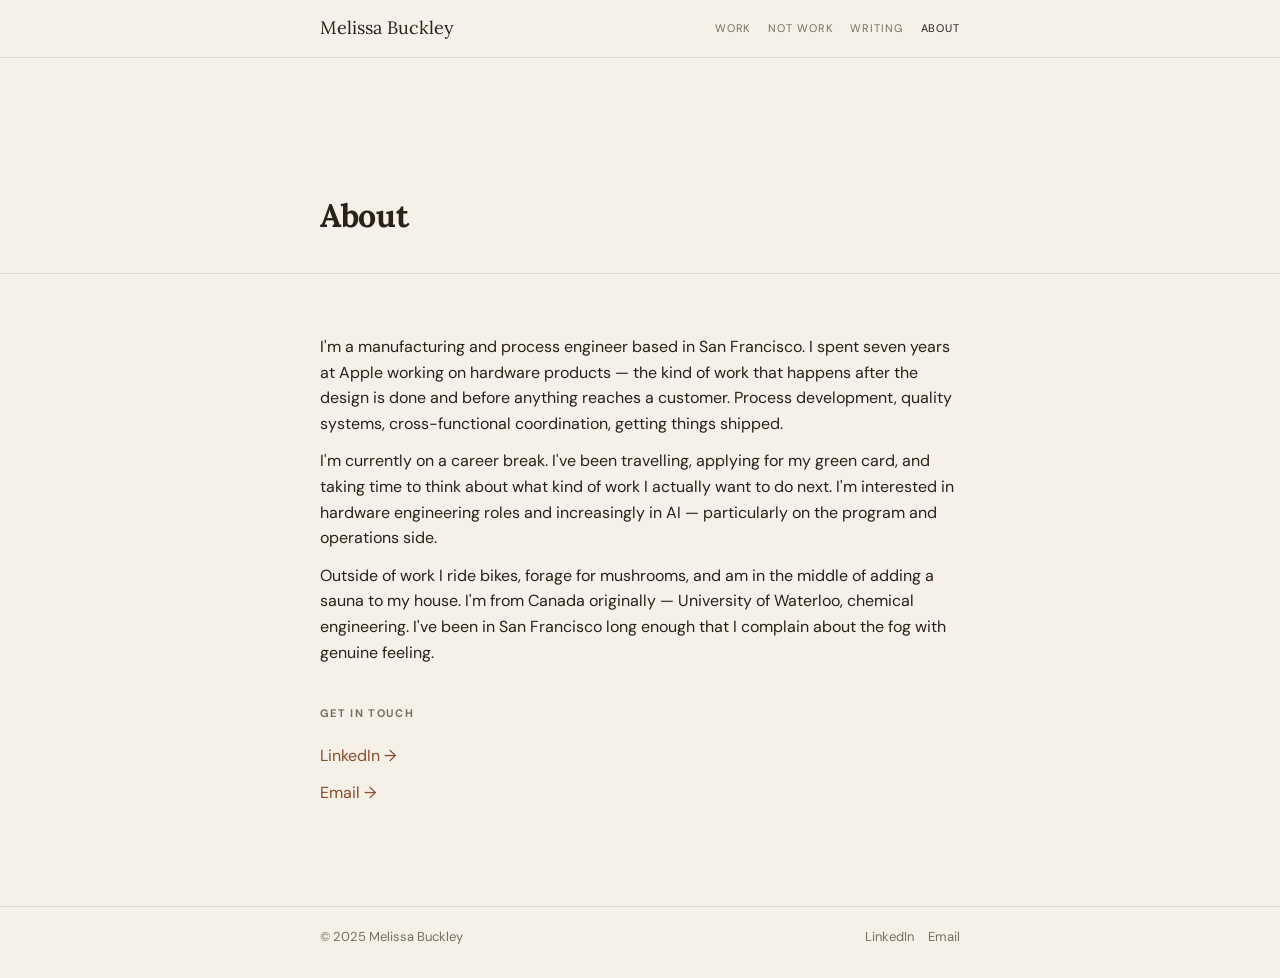
==== pages/about.html @ 324d76b4 "Initial personal website" ====
<!DOCTYPE html>
<html lang="en">
  <head>
    <meta charset="UTF-8" />
    <meta name="viewport" content="width=device-width, initial-scale=1" />
    <title>Melissa Buckley — About</title>
    <meta
      name="description"
      content="About Melissa Buckley — manufacturing and process engineer based in San Francisco, on a career break and exploring what's next."
    />
    <link
      href="https://fonts.googleapis.com/css2?family=Lora:ital,wght@0,400;0,500;1,400&family=DM+Sans:wght@300;400;500&display=swap"
      rel="stylesheet"
    />
    <link rel="stylesheet" href="../css/style.css" />
  </head>
  <body>
    <header class="site-header">
      <div class="container nav-container">
        <div class="nav-brand">Melissa Buckley</div>
        <nav class="nav-links">
          <a href="work.html">Work</a>
          <a href="not-work.html">Not Work</a>
          <a href="writing.html">Writing</a>
          <a href="about.html">About</a>
        </nav>
      </div>
    </header>

    <main>
      <section class="page-header">
        <div class="container">
          <h1>About</h1>
        </div>
      </section>

      <section>
        <div class="container">
          <p>
            I'm a manufacturing and process engineer based in San Francisco.
            I spent seven years at Apple working on hardware products — the
            kind of work that happens after the design is done and before
            anything reaches a customer. Process development, quality systems,
            cross-functional coordination, getting things shipped.
          </p>
          <p>
            I'm currently on a career break. I've been travelling, applying
            for my green card, and taking time to think about what kind of
            work I actually want to do next. I'm interested in hardware
            engineering roles and increasingly in AI — particularly on the
            program and operations side.
          </p>
          <p>
            Outside of work I ride bikes, forage for mushrooms, and am in
            the middle of adding a sauna to my house. I'm from Canada
            originally — University of Waterloo, chemical engineering. I've
            been in San Francisco long enough that I complain about the fog
            with genuine feeling.
          </p>

          <h4 class="section-label" style="margin-top: 40px;">Get in touch</h4>
          <p>
            <!-- TODO: Add real LinkedIn URL -->
            <a href="#">LinkedIn →</a>
          </p>
          <p>
            <!-- TODO: Add real email address -->
            <a href="#">Email →</a>
          </p>
        </div>
      </section>
    </main>

    <footer class="site-footer">
      <div class="container footer-content">
        <span>© 2025 Melissa Buckley</span>
        <div class="footer-links">
          <!-- TODO: Add real LinkedIn URL -->
          <a href="#">LinkedIn</a>
          <!-- TODO: Add real email address -->
          <a href="#">Email</a>
        </div>
      </div>
    </footer>

    <script src="../js/main.js"></script>
  </body>
</html>
---- css/style.css ----
/* ── Reset ── */
*,
*::before,
*::after {
  box-sizing: border-box;
  margin: 0;
  padding: 0;
}

body {
  min-height: 100vh;
}

/* ── Tokens ── */
:root {
  --color-bg: #F5F0E8;
  --color-surface: #EDE8DE;
  --color-text: #2A2118;
  --color-text-muted: #7A6E5F;
  --color-accent: #8B4A2A;
  --color-accent-soft: #D4956A;
  --color-border: #C8BFB0;
  --color-border-soft: #DDD8CE;

  --font-display: 'Lora', Georgia, serif;
  --font-body: 'DM Sans', system-ui, -apple-system, BlinkMacSystemFont, sans-serif;

  --max-width: 720px;
}

/* ── Base (body, headings, links, p) ── */
html {
  scroll-behavior: smooth;
}

body {
  background: var(--color-bg);
  color: var(--color-text);
  font-family: var(--font-body);
  line-height: 1.6;
}

a {
  color: var(--color-accent);
  text-decoration: none;
}

a:hover {
  text-decoration: underline;
}

h1, h2, h3, h4 {
  font-family: var(--font-display);
  letter-spacing: -0.01em;
}

p + p {
  margin-top: 0.75rem;
}

/* ── Layout (.container, section) ── */
.container {
  max-width: var(--max-width);
  margin: 0 auto;
  padding: 0 40px;
}

main {
  padding-top: 72px;
}

section {
  padding: 60px 0;
  border-top: 1px solid var(--color-border-soft);
}

.section-label {
  font-family: var(--font-body);
  font-size: 11px;
  text-transform: uppercase;
  letter-spacing: 0.12em;
  color: var(--color-text-muted);
  margin-bottom: 20px;
}

/* ── Navigation ── */
.site-header {
  position: sticky;
  top: 0;
  z-index: 10;
  background: var(--color-bg);
  border-bottom: 1px solid var(--color-border-soft);
}

.nav-container {
  display: flex;
  align-items: center;
  justify-content: space-between;
  padding: 14px 40px;
}

.nav-brand {
  font-family: var(--font-display);
  font-size: 18px;
}

.nav-links {
  display: flex;
  gap: 18px;
  font-family: var(--font-body);
  font-size: 11px;
  text-transform: uppercase;
  letter-spacing: 0.08em;
}

.nav-links a {
  color: var(--color-text-muted);
}

.nav-links a.active {
  color: var(--color-text);
}

/* ── Hero ── */
.hero {
  padding-top: 80px;
  padding-bottom: 60px;
  border-top: none;
}

.hero-title {
  font-size: 44px;
  font-weight: 500;
  letter-spacing: -0.02em;
  margin-bottom: 20px;
}

.hero-subtitle {
  font-size: 18px;
  color: var(--color-text-muted);
  max-width: 520px;
}

/* ── Work items (.work-item) ── */
.work-item {
  display: grid;
  grid-template-columns: 140px 1fr;
  gap: 32px;
  padding: 24px 0;
  border-bottom: 1px solid var(--color-border-soft);
}

.work-meta-time {
  font-size: 13px;
  color: var(--color-text-muted);
}

.work-meta-place {
  font-size: 13px;
  color: var(--color-text-muted);
  margin-top: 4px;
}

.work-content h3 {
  font-size: 18px;
  margin-bottom: 8px;
}

.inline-link {
  display: inline-block;
  margin-top: 16px;
  font-size: 14px;
}

/* ── Cards (.card, .grid) ── */
.grid {
  display: grid;
  grid-template-columns: repeat(auto-fit, minmax(280px, 1fr));
  gap: 16px;
}

.card {
  background: var(--color-surface);
  border: 1px solid var(--color-border-soft);
  border-radius: 4px;
  padding: 24px;
}

.card-label {
  font-size: 11px;
  text-transform: uppercase;
  letter-spacing: 0.12em;
  color: var(--color-text-muted);
  margin-bottom: 8px;
}

.card-title {
  font-size: 18px;
  margin-bottom: 8px;
}

.card-body {
  font-size: 14px;
  color: var(--color-text-muted);
}

/* ── Tags (.tag) ── */
.tags {
  display: flex;
  flex-wrap: wrap;
  gap: 6px;
  margin-top: 12px;
}

.tag {
  display: inline-block;
  font-size: 11px;
  border: 1px solid var(--color-border);
  border-radius: 2px;
  padding: 2px 8px;
}

/* ── Post list (.post-list) ── */
.post-list {
  display: flex;
  flex-direction: column;
  gap: 20px;
}

.post-date {
  font-size: 13px;
  color: var(--color-text-muted);
}

.post-title {
  font-size: 18px;
}

.post-description {
  font-size: 14px;
  color: var(--color-text-muted);
}

/* ── Footer ── */
.site-footer {
  border-top: 1px solid var(--color-border-soft);
  padding: 20px 0 30px;
  margin-top: 40px;
}

.footer-content {
  display: flex;
  align-items: center;
  justify-content: space-between;
  font-size: 13px;
  color: var(--color-text-muted);
}

.footer-links {
  display: flex;
  gap: 14px;
}

.footer-links a {
  color: var(--color-text-muted);
}

/* ── Utilities ── */
.page-header {
  padding-top: 60px;
  padding-bottom: 20px;
  border-top: none;
}

.page-header h1 {
  font-size: 32px;
  margin-bottom: 12px;
}

.page-subtitle {
  font-size: 18px;
  color: var(--color-text-muted);
  max-width: 520px;
}

.empty-note {
  font-style: italic;
  font-size: 14px;
  color: var(--color-text-muted);
  margin-top: 12px;
}

@media (max-width: 640px) {
  .container {
    padding: 0 20px;
  }

  .nav-container {
    padding: 12px 20px;
  }

  .hero-title {
    font-size: 34px;
  }

  .work-item {
    grid-template-columns: 1fr;
  }
}
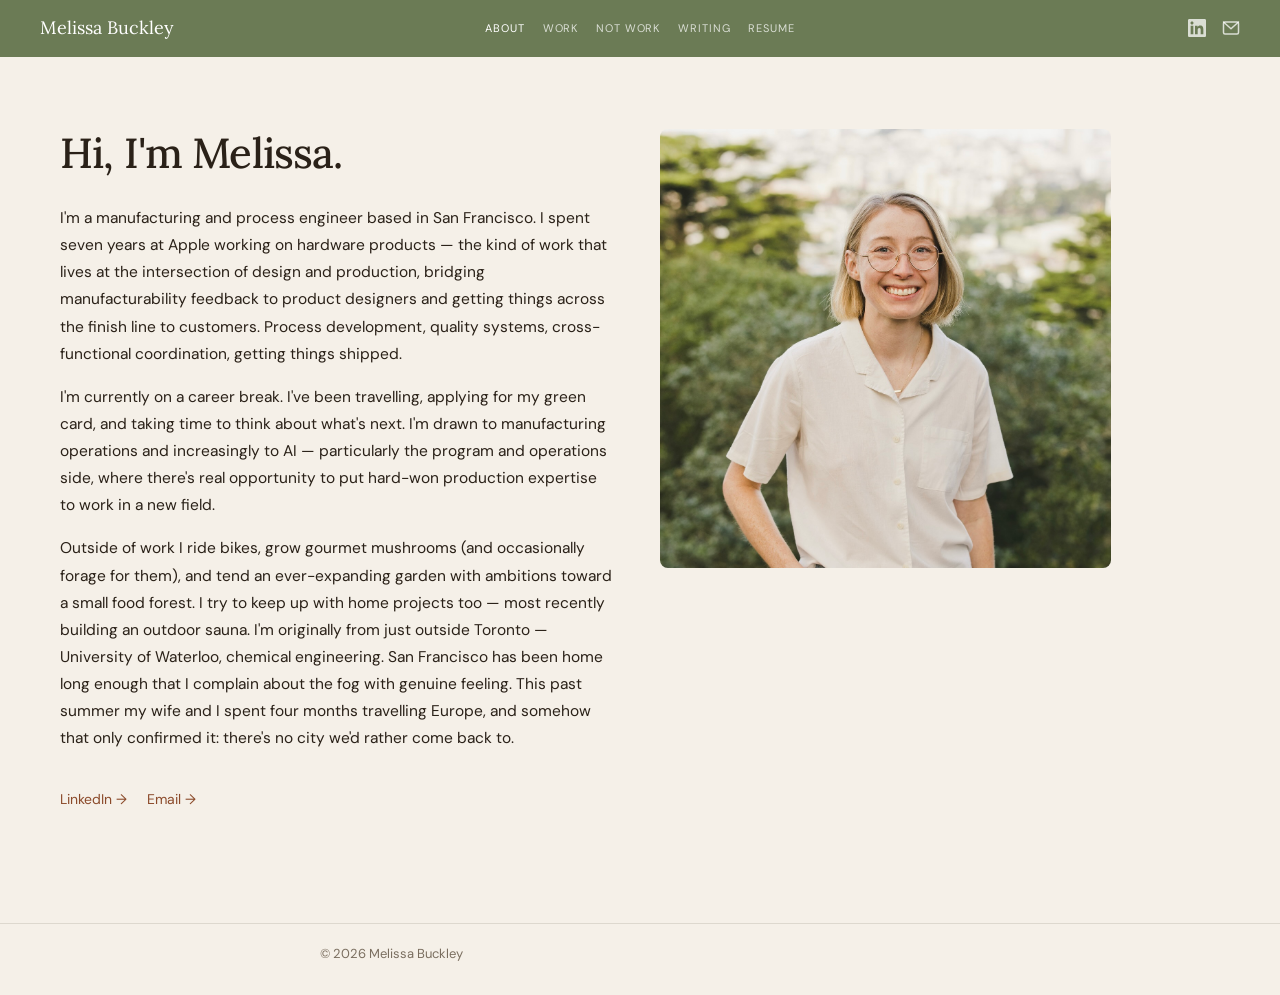
==== commit 9938aaf5: "Redesign: green header, about hero layout, nav icons, resume page, various fixes" ====
--- a/pages/about.html
+++ b/pages/about.html
@@ -17,69 +17,52 @@
   <body>
     <header class="site-header">
       <div class="container nav-container">
-        <div class="nav-brand">Melissa Buckley</div>
+        <a class="nav-brand" href="about.html">Melissa Buckley</a>
         <nav class="nav-links">
+          <a href="about.html">About</a>
           <a href="work.html">Work</a>
           <a href="not-work.html">Not Work</a>
           <a href="writing.html">Writing</a>
-          <a href="about.html">About</a>
+          <a href="resume.html">Resume</a>
         </nav>
+        <div class="nav-icons">
+          <a href="https://www.linkedin.com/in/melissa-buckley-05/" target="_blank" rel="noreferrer" aria-label="LinkedIn">
+            <svg width="18" height="18" viewBox="0 0 24 24" fill="currentColor"><path d="M20.447 20.452h-3.554v-5.569c0-1.328-.027-3.037-1.852-3.037-1.853 0-2.136 1.445-2.136 2.939v5.667H9.351V9h3.414v1.561h.046c.477-.9 1.637-1.85 3.37-1.85 3.601 0 4.267 2.37 4.267 5.455v6.286zM5.337 7.433c-1.144 0-2.063-.926-2.063-2.065 0-1.138.92-2.063 2.063-2.063 1.14 0 2.064.925 2.064 2.063 0 1.139-.925 2.065-2.064 2.065zm1.782 13.019H3.555V9h3.564v11.452zM22.225 0H1.771C.792 0 0 .774 0 1.729v20.542C0 23.227.792 24 1.771 24h20.451C23.2 24 24 23.227 24 22.271V1.729C24 .774 23.2 0 22.222 0h.003z"/></svg>
+          </a>
+          <a href="mailto:melbuckley05@gmail.com" aria-label="Email">
+            <svg width="18" height="18" viewBox="0 0 24 24" fill="none" stroke="currentColor" stroke-width="2" stroke-linecap="round" stroke-linejoin="round"><rect x="2" y="4" width="20" height="16" rx="2"/><polyline points="2,4 12,13 22,4"/></svg>
+          </a>
+        </div>
       </div>
     </header>
 
     <main>
-      <section class="page-header">
-        <div class="container">
-          <h1>About</h1>
-        </div>
-      </section>
-
-      <section>
-        <div class="container">
+      <section class="about-hero">
+        <div class="about-hero-content">
+          <h1 class="about-hero-title">Hi, I'm Melissa.</h1>
           <p>
-            I'm a manufacturing and process engineer based in San Francisco.
-            I spent seven years at Apple working on hardware products — the
-            kind of work that happens after the design is done and before
-            anything reaches a customer. Process development, quality systems,
-            cross-functional coordination, getting things shipped.
+            I'm a manufacturing and process engineer based in San Francisco. I spent seven years at Apple working on hardware products — the kind of work that lives at the intersection of design and production, bridging manufacturability feedback to product designers and getting things across the finish line to customers. Process development, quality systems, cross-functional coordination, getting things shipped.
           </p>
           <p>
-            I'm currently on a career break. I've been travelling, applying
-            for my green card, and taking time to think about what kind of
-            work I actually want to do next. I'm interested in hardware
-            engineering roles and increasingly in AI — particularly on the
-            program and operations side.
+            I'm currently on a career break. I've been travelling, applying for my green card, and taking time to think about what's next. I'm drawn to manufacturing operations and increasingly to AI — particularly the program and operations side, where there's real opportunity to put hard-won production expertise to work in a new field.
           </p>
           <p>
-            Outside of work I ride bikes, forage for mushrooms, and am in
-            the middle of adding a sauna to my house. I'm from Canada
-            originally — University of Waterloo, chemical engineering. I've
-            been in San Francisco long enough that I complain about the fog
-            with genuine feeling.
+            Outside of work I ride bikes, grow gourmet mushrooms (and occasionally forage for them), and tend an ever-expanding garden with ambitions toward a small food forest. I try to keep up with home projects too — most recently building an outdoor sauna. I'm originally from just outside Toronto — University of Waterloo, chemical engineering. San Francisco has been home long enough that I complain about the fog with genuine feeling. This past summer my wife and I spent four months travelling Europe, and somehow that only confirmed it: there's no city we'd rather come back to.
           </p>
-
-          <h4 class="section-label" style="margin-top: 40px;">Get in touch</h4>
-          <p>
-            <!-- TODO: Add real LinkedIn URL -->
-            <a href="#">LinkedIn →</a>
-          </p>
-          <p>
-            <!-- TODO: Add real email address -->
-            <a href="#">Email →</a>
-          </p>
+          <div class="about-hero-contact">
+            <a href="https://www.linkedin.com/in/melissa-buckley-05/" target="_blank" rel="noreferrer">LinkedIn →</a>
+            <a href="mailto:melbuckley05@gmail.com">Email →</a>
+          </div>
+        </div>
+        <div class="about-hero-photo">
+          <img src="../assets/melissa-headshot.png" alt="Melissa Buckley" />
         </div>
       </section>
     </main>
 
     <footer class="site-footer">
       <div class="container footer-content">
-        <span>© 2025 Melissa Buckley</span>
-        <div class="footer-links">
-          <!-- TODO: Add real LinkedIn URL -->
-          <a href="#">LinkedIn</a>
-          <!-- TODO: Add real email address -->
-          <a href="#">Email</a>
-        </div>
+        <span>© 2026 Melissa Buckley</span>
       </div>
     </footer>
 
--- a/css/style.css
+++ b/css/style.css
@@ -66,12 +66,16 @@
 }
 
 main {
-  padding-top: 72px;
+  padding-top: 0;
 }
 
 section {
   padding: 60px 0;
   border-top: 1px solid var(--color-border-soft);
+}
+
+main > section:first-child {
+  border-top: none;
 }
 
 .section-label {
@@ -88,8 +92,8 @@
   position: sticky;
   top: 0;
   z-index: 10;
-  background: var(--color-bg);
-  border-bottom: 1px solid var(--color-border-soft);
+  background: #6B7B55;
+  border-bottom: none;
 }
 
 .nav-container {
@@ -97,11 +101,17 @@
   align-items: center;
   justify-content: space-between;
   padding: 14px 40px;
+  max-width: none;
+  width: 100%;
+  margin: 0;
+  box-sizing: border-box;
 }
 
 .nav-brand {
   font-family: var(--font-display);
   font-size: 18px;
+  color: #ffffff;
+  flex: 1;
 }
 
 .nav-links {
@@ -114,11 +124,32 @@
 }
 
 .nav-links a {
-  color: var(--color-text-muted);
-}
-
+  color: rgba(255, 255, 255, 0.75);
+}
+
+.nav-links a:hover,
 .nav-links a.active {
-  color: var(--color-text);
+  color: #ffffff;
+  text-decoration: none;
+}
+
+.nav-icons {
+  flex: 1;
+  display: flex;
+  justify-content: flex-end;
+  align-items: center;
+  gap: 16px;
+}
+
+.nav-icons a {
+  color: rgba(255, 255, 255, 0.75);
+  display: flex;
+  align-items: center;
+}
+
+.nav-icons a:hover {
+  color: #ffffff;
+  text-decoration: none;
 }
 
 /* ── Hero ── */
@@ -126,6 +157,11 @@
   padding-top: 80px;
   padding-bottom: 60px;
   border-top: none;
+}
+
+.hero-accent {
+  background: color-mix(in srgb, var(--color-accent-soft) 18%, var(--color-bg));
+  border-bottom: 1px solid var(--color-border-soft);
 }
 
 .hero-title {
@@ -166,10 +202,39 @@
   margin-bottom: 8px;
 }
 
+.work-products {
+  margin-top: 10px;
+  font-size: 14px;
+  color: var(--color-text-muted);
+}
+
+.work-products-label {
+  font-weight: 500;
+  color: var(--color-text);
+}
+
 .inline-link {
   display: inline-block;
   margin-top: 16px;
   font-size: 14px;
+}
+
+/* ── Work ── */
+.resume-link {
+  margin-top: 16px;
+  font-size: 14px;
+}
+
+.work-media {
+  margin-top: 14px;
+}
+
+.work-media img {
+  display: block;
+  width: 100%;
+  height: auto;
+  border-radius: 4px;
+  border: 1px solid var(--color-border-soft);
 }
 
 /* ── Cards (.card, .grid) ── */
@@ -251,17 +316,8 @@
 .footer-content {
   display: flex;
   align-items: center;
-  justify-content: space-between;
+  justify-content: flex-start;
   font-size: 13px;
-  color: var(--color-text-muted);
-}
-
-.footer-links {
-  display: flex;
-  gap: 14px;
-}
-
-.footer-links a {
   color: var(--color-text-muted);
 }
 
@@ -280,7 +336,6 @@
 .page-subtitle {
   font-size: 18px;
   color: var(--color-text-muted);
-  max-width: 520px;
 }
 
 .empty-note {
@@ -288,6 +343,89 @@
   font-size: 14px;
   color: var(--color-text-muted);
   margin-top: 12px;
+}
+
+/* ── About Hero (Pall-style) ── */
+.about-hero {
+  display: grid;
+  grid-template-columns: 1fr 1fr;
+  align-items: start;
+  padding: 0 !important;
+  border-top: none !important;
+}
+
+.about-hero-content {
+  padding: 72px 28px 72px 60px;
+  display: flex;
+  flex-direction: column;
+  justify-content: flex-start;
+}
+
+.about-hero-title {
+  font-family: var(--font-display);
+  font-size: 42px;
+  font-weight: 500;
+  letter-spacing: -0.02em;
+  margin-bottom: 28px;
+  line-height: 1.15;
+}
+
+.about-hero-content p {
+  font-size: 15.5px;
+  line-height: 1.75;
+  color: var(--color-text);
+}
+
+.about-hero-content p + p {
+  margin-top: 1rem;
+}
+
+.about-hero-contact {
+  margin-top: 36px;
+  display: flex;
+  gap: 20px;
+}
+
+.about-hero-contact a {
+  font-size: 14px;
+  color: var(--color-accent);
+}
+
+.about-hero-photo {
+  display: flex;
+  align-items: flex-start;
+  justify-content: flex-start;
+  padding: 72px 56px 72px 20px;
+  background: var(--color-bg);
+}
+
+.about-hero-photo img {
+  width: 80%;
+  height: auto;
+  object-fit: contain;
+  display: block;
+  border-radius: 8px;
+  border: none;
+}
+
+@media (max-width: 768px) {
+  .about-hero {
+    grid-template-columns: 1fr;
+  }
+
+  .about-hero-photo {
+    order: -1;
+    padding: 40px 40px 0 40px;
+    justify-content: center;
+  }
+
+  .about-hero-photo img {
+    width: 60%;
+  }
+
+  .about-hero-content {
+    padding: 40px 40px 60px 40px;
+  }
 }
 
 @media (max-width: 640px) {
@@ -306,5 +444,9 @@
   .work-item {
     grid-template-columns: 1fr;
   }
-}
-
+
+  .nav-icons {
+    display: none;
+  }
+}
+
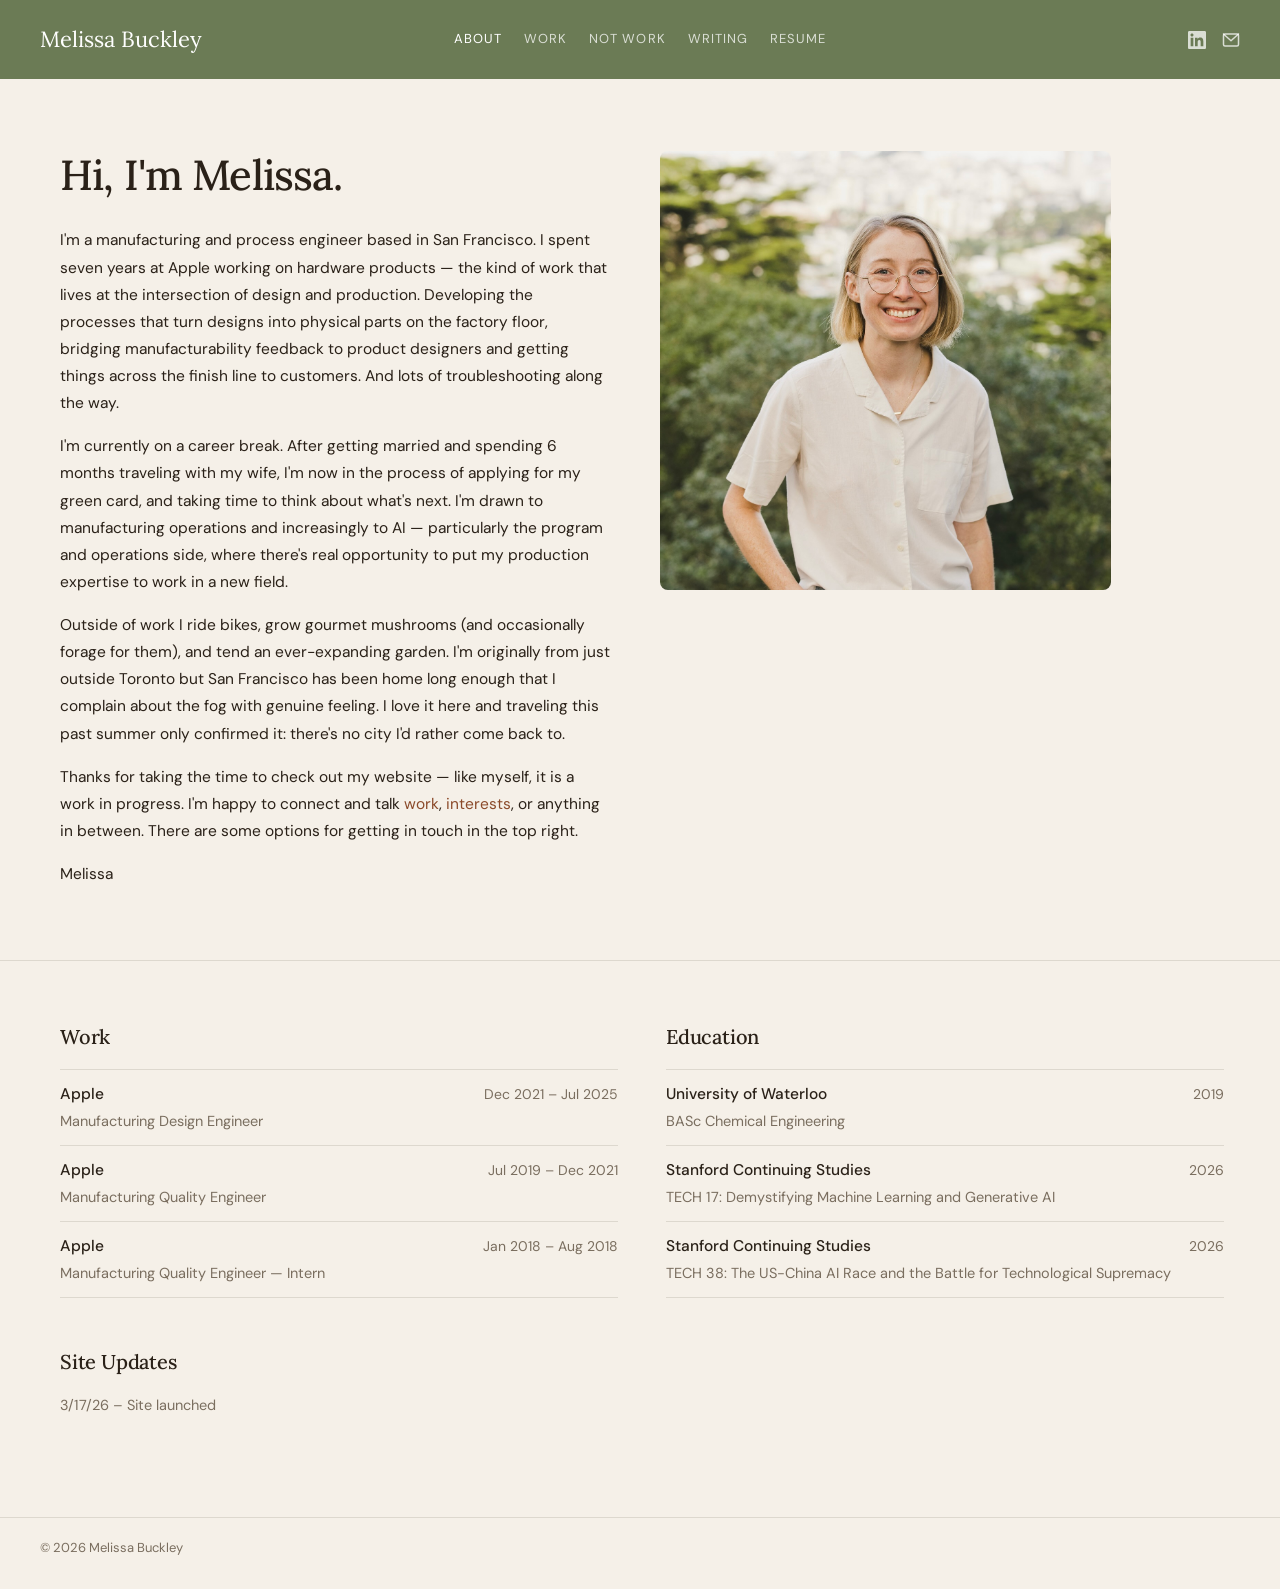
==== commit 9372d31b: "Update about content, header size, layout improvements" ====
--- a/pages/about.html
+++ b/pages/about.html
@@ -41,21 +41,98 @@
         <div class="about-hero-content">
           <h1 class="about-hero-title">Hi, I'm Melissa.</h1>
           <p>
-            I'm a manufacturing and process engineer based in San Francisco. I spent seven years at Apple working on hardware products — the kind of work that lives at the intersection of design and production, bridging manufacturability feedback to product designers and getting things across the finish line to customers. Process development, quality systems, cross-functional coordination, getting things shipped.
+            I'm a manufacturing and process engineer based in San Francisco. I spent seven years at Apple working on hardware products — the kind of work that lives at the intersection of design and production. Developing the processes that turn designs into physical parts on the factory floor, bridging manufacturability feedback to product designers and getting things across the finish line to customers. And lots of troubleshooting along the way.
           </p>
           <p>
-            I'm currently on a career break. I've been travelling, applying for my green card, and taking time to think about what's next. I'm drawn to manufacturing operations and increasingly to AI — particularly the program and operations side, where there's real opportunity to put hard-won production expertise to work in a new field.
+            I'm currently on a career break. After getting married and spending 6 months traveling with my wife, I'm now in the process of applying for my green card, and taking time to think about what's next. I'm drawn to manufacturing operations and increasingly to AI — particularly the program and operations side, where there's real opportunity to put my production expertise to work in a new field.
           </p>
           <p>
-            Outside of work I ride bikes, grow gourmet mushrooms (and occasionally forage for them), and tend an ever-expanding garden with ambitions toward a small food forest. I try to keep up with home projects too — most recently building an outdoor sauna. I'm originally from just outside Toronto — University of Waterloo, chemical engineering. San Francisco has been home long enough that I complain about the fog with genuine feeling. This past summer my wife and I spent four months travelling Europe, and somehow that only confirmed it: there's no city we'd rather come back to.
+            Outside of work I ride bikes, grow gourmet mushrooms (and occasionally forage for them), and tend an ever-expanding garden. I'm originally from just outside Toronto but San Francisco has been home long enough that I complain about the fog with genuine feeling. I love it here and traveling this past summer only confirmed it: there's no city I'd rather come back to.
           </p>
-          <div class="about-hero-contact">
-            <a href="https://www.linkedin.com/in/melissa-buckley-05/" target="_blank" rel="noreferrer">LinkedIn →</a>
-            <a href="mailto:melbuckley05@gmail.com">Email →</a>
-          </div>
+          <p>
+            Thanks for taking the time to check out my website — like myself, it is a work in progress. I'm happy to connect and talk <a href="work.html">work</a>, <a href="not-work.html">interests</a>, or anything in between. There are some options for getting in touch in the top right.
+          </p>
+          <p>Melissa</p>
         </div>
         <div class="about-hero-photo">
           <img src="../assets/melissa-headshot.png" alt="Melissa Buckley" />
+        </div>
+      </section>
+
+      <section>
+        <div class="about-lower">
+
+          <div class="about-summary-grid">
+
+            <div>
+              <h4 class="about-summary-heading">Work</h4>
+              <div class="about-summary-list">
+
+                <div class="about-summary-item">
+                  <div class="about-summary-meta">
+                    <span class="about-summary-company">Apple</span>
+                    <span class="about-summary-date">Dec 2021 – Jul 2025</span>
+                  </div>
+                  <div class="about-summary-role">Manufacturing Design Engineer</div>
+                </div>
+
+                <div class="about-summary-item">
+                  <div class="about-summary-meta">
+                    <span class="about-summary-company">Apple</span>
+                    <span class="about-summary-date">Jul 2019 – Dec 2021</span>
+                  </div>
+                  <div class="about-summary-role">Manufacturing Quality Engineer</div>
+                </div>
+
+                <div class="about-summary-item">
+                  <div class="about-summary-meta">
+                    <span class="about-summary-company">Apple</span>
+                    <span class="about-summary-date">Jan 2018 – Aug 2018</span>
+                  </div>
+                  <div class="about-summary-role">Manufacturing Quality Engineer — Intern</div>
+                </div>
+
+              </div>
+            </div>
+
+            <div>
+              <h4 class="about-summary-heading">Education</h4>
+              <div class="about-summary-list">
+
+                <div class="about-summary-item">
+                  <div class="about-summary-meta">
+                    <span class="about-summary-company">University of Waterloo</span>
+                    <span class="about-summary-date">2019</span>
+                  </div>
+                  <div class="about-summary-role">BASc Chemical Engineering</div>
+                </div>
+
+                <div class="about-summary-item">
+                  <div class="about-summary-meta">
+                    <span class="about-summary-company">Stanford Continuing Studies</span>
+                    <span class="about-summary-date">2026</span>
+                  </div>
+                  <div class="about-summary-role">TECH 17: Demystifying Machine Learning and Generative AI</div>
+                </div>
+
+                <div class="about-summary-item">
+                  <div class="about-summary-meta">
+                    <span class="about-summary-company">Stanford Continuing Studies</span>
+                    <span class="about-summary-date">2026</span>
+                  </div>
+                  <div class="about-summary-role">TECH 38: The US-China AI Race and the Battle for Technological Supremacy</div>
+                </div>
+
+              </div>
+            </div>
+
+          </div>
+
+          <h4 class="about-summary-heading" style="margin-top: 48px;">Site Updates</h4>
+          <div class="about-summary-list about-updates" style="max-width: 400px;">
+            <div>3/17/26 – Site launched</div>
+          </div>
+
         </div>
       </section>
     </main>
@@ -69,4 +146,3 @@
     <script src="../js/main.js"></script>
   </body>
 </html>
-
--- a/css/style.css
+++ b/css/style.css
@@ -100,7 +100,7 @@
   display: flex;
   align-items: center;
   justify-content: space-between;
-  padding: 14px 40px;
+  padding: 22px 40px;
   max-width: none;
   width: 100%;
   margin: 0;
@@ -109,16 +109,16 @@
 
 .nav-brand {
   font-family: var(--font-display);
-  font-size: 18px;
+  font-size: 22px;
   color: #ffffff;
   flex: 1;
 }
 
 .nav-links {
   display: flex;
-  gap: 18px;
+  gap: 22px;
   font-family: var(--font-body);
-  font-size: 11px;
+  font-size: 13px;
   text-transform: uppercase;
   letter-spacing: 0.08em;
 }
@@ -306,11 +306,90 @@
   color: var(--color-text-muted);
 }
 
+/* ── About Lower Section ── */
+.about-lower {
+  width: 100%;
+  box-sizing: border-box;
+  padding: 0 56px 0 60px;
+}
+
+/* ── About Summary (Work / Education / Site Updates) ── */
+.about-summary-grid {
+  display: grid;
+  grid-template-columns: 1fr 1fr;
+  gap: 48px;
+}
+
+.about-summary-heading {
+  font-family: var(--font-display);
+  font-size: 20px;
+  font-weight: 500;
+  color: var(--color-text);
+  margin-top: 0;
+  margin-bottom: 16px;
+}
+
+.about-summary-list {
+  display: flex;
+  flex-direction: column;
+  gap: 0;
+}
+
+.about-summary-item {
+  padding: 12px 0;
+  border-bottom: 1px solid var(--color-border-soft);
+}
+
+.about-summary-item:first-child {
+  border-top: 1px solid var(--color-border-soft);
+}
+
+.about-summary-meta {
+  display: flex;
+  justify-content: space-between;
+  align-items: baseline;
+  gap: 12px;
+}
+
+.about-summary-company {
+  font-weight: 500;
+  font-size: 15.5px;
+  color: var(--color-text);
+}
+
+.about-summary-date {
+  font-weight: 400;
+  font-size: 14px;
+  color: var(--color-text-muted);
+  white-space: nowrap;
+}
+
+.about-summary-role {
+  font-size: 14.5px;
+  color: var(--color-text-muted);
+  margin-top: 3px;
+}
+
+.about-updates {
+  font-size: 14.5px;
+  color: var(--color-text-muted);
+  gap: 6px;
+}
+
+.about-summary-heading-standalone {
+  margin-top: 40px;
+}
+
 /* ── Footer ── */
 .site-footer {
   border-top: 1px solid var(--color-border-soft);
   padding: 20px 0 30px;
   margin-top: 40px;
+}
+
+.site-footer .container {
+  max-width: none;
+  margin: 0;
 }
 
 .footer-content {
@@ -429,6 +508,19 @@
 }
 
 @media (max-width: 640px) {
+  .about-lower {
+    padding: 0 20px;
+  }
+
+  .about-summary-grid {
+    grid-template-columns: 1fr;
+    gap: 0;
+  }
+
+  .about-summary-grid > div + div .about-summary-heading {
+    margin-top: 40px;
+  }
+
   .container {
     padding: 0 20px;
   }
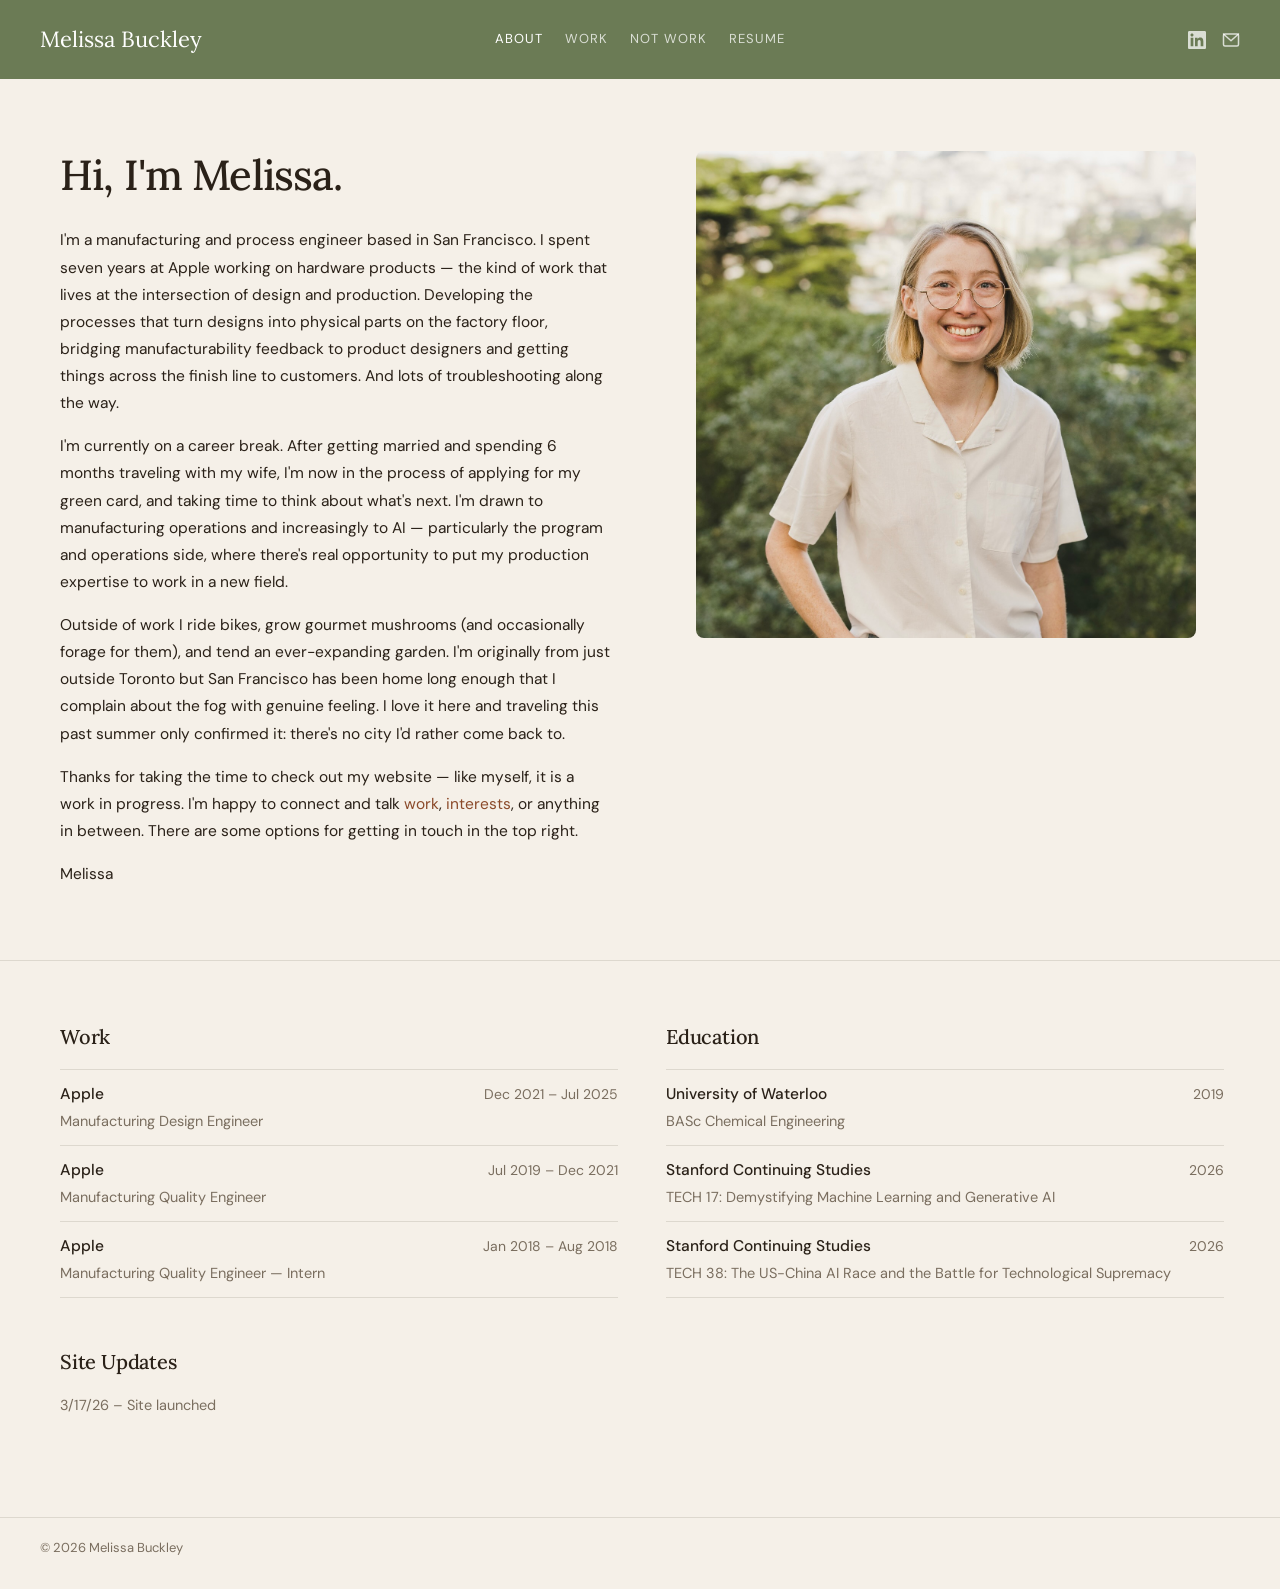
==== commit d42d3b07: "Restructure Not Work, add cycling and sauna posts, fix resume link" ====
--- a/pages/about.html
+++ b/pages/about.html
@@ -22,8 +22,7 @@
           <a href="about.html">About</a>
           <a href="work.html">Work</a>
           <a href="not-work.html">Not Work</a>
-          <a href="writing.html">Writing</a>
-          <a href="resume.html">Resume</a>
+          <a href="../assets/Melissa_Buckley_Resume_2026.pdf" target="_blank" rel="noreferrer">Resume</a>
         </nav>
         <div class="nav-icons">
           <a href="https://www.linkedin.com/in/melissa-buckley-05/" target="_blank" rel="noreferrer" aria-label="LinkedIn">
--- a/css/style.css
+++ b/css/style.css
@@ -474,12 +474,12 @@
   display: flex;
   align-items: flex-start;
   justify-content: flex-start;
-  padding: 72px 56px 72px 20px;
+  padding: 72px 40px 72px 56px;
   background: var(--color-bg);
 }
 
 .about-hero-photo img {
-  width: 80%;
+  width: 92%;
   height: auto;
   object-fit: contain;
   display: block;
